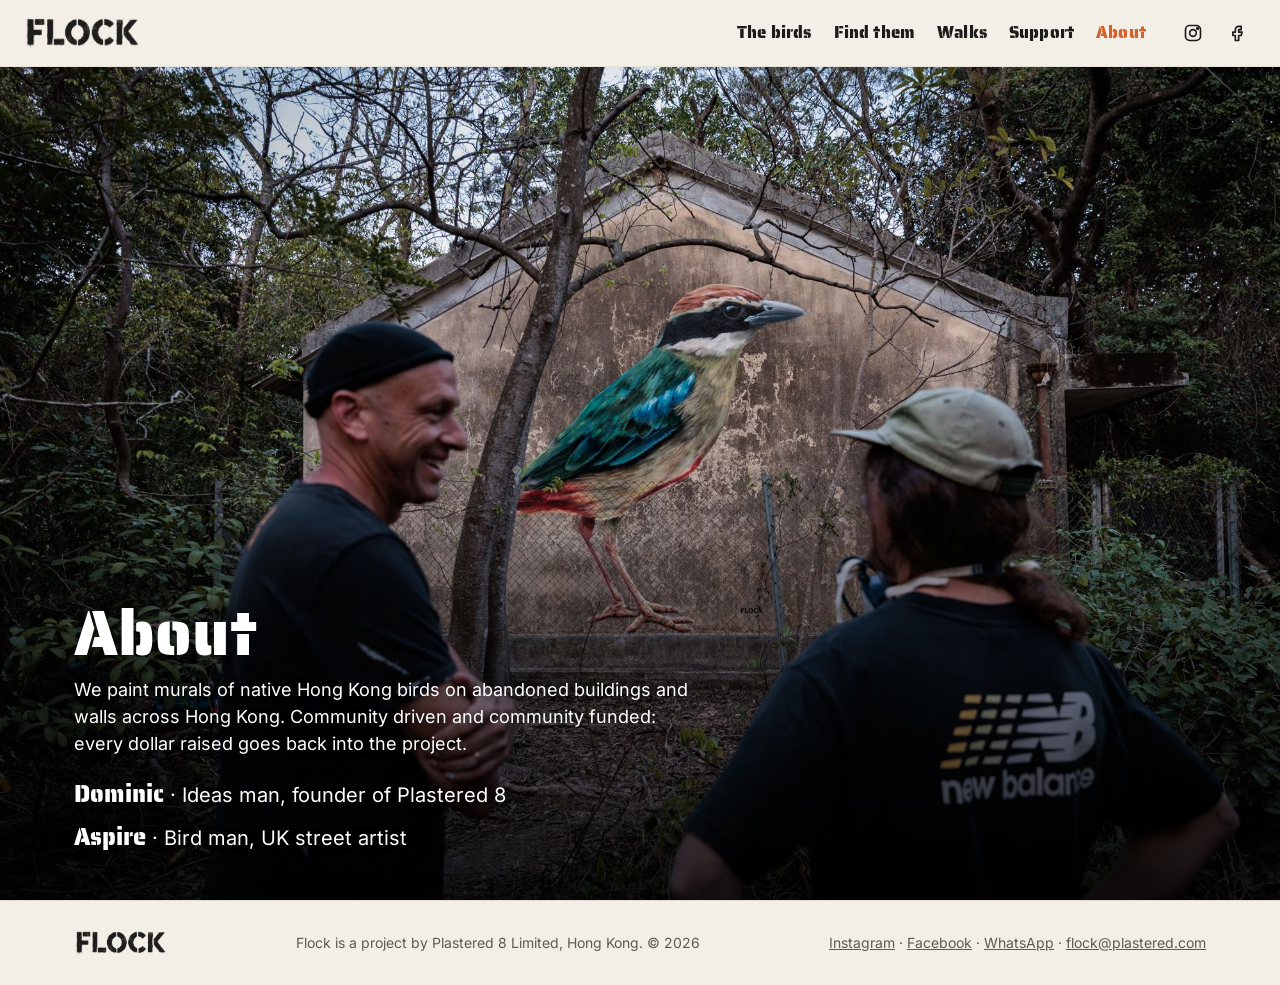
==== about.html @ ae0c7072 "Add Flock WhatsApp Channel for news and drops Co-Authored-By: Claude Opus 5.5 <noreply@anthropic.com" ====
<!DOCTYPE html>
<html lang="en-GB">
<head>
<meta charset="utf-8">
<meta name="viewport" content="width=device-width, initial-scale=1">
<title>About Flock | Dominic Johnson-Hill & street artist Aspire</title>
<meta name="description" content="Flock is a bird mural project on Lantau Island, Hong Kong, created by Dominic Johnson-Hill (founder of Plastered 8) and painted by UK street artist Aspire.">
<link rel="canonical" href="https://flockhongkong.com/about">
<meta property="og:url" content="https://flockhongkong.com/about">
<meta property="og:type" content="website">
<meta property="og:site_name" content="Flock">
<meta property="og:title" content="About Flock | Dominic Johnson-Hill & street artist Aspire">
<meta property="og:description" content="Flock is a bird mural project on Lantau Island, Hong Kong, created by Dominic Johnson-Hill (founder of Plastered 8) and painted by UK street artist Aspire.">
<meta property="og:image" content="https://flockhongkong.com/img/about.jpg">
<meta name="twitter:card" content="summary_large_image">
<link rel="preload" href="fonts/saira-stencil.woff2" as="font" type="font/woff2" crossorigin>
<link rel="stylesheet" href="style.css">
</head>
<body>

<header class="nav">
  <a href="index.html" class="logo"><img src="img/logo-black.png" alt="Flock"></a>
  <nav>
    <a href="birds.html">The birds</a>
    <a href="find.html">Find them</a>
    <a href="tours.html">Walks</a>
    <a href="support.html">Support</a>
    <a href="about.html" class="on">About</a>
  </nav>
  <div class="social">
    <a href="#" class="ico" aria-label="Instagram" data-link="instagram"><svg viewBox="0 0 24 24"><rect x="3" y="3" width="18" height="18" rx="5"/><circle cx="12" cy="12" r="4"/><circle cx="17.5" cy="6.5" r="1" class="fill"/></svg></a>
    <a href="#" class="ico" aria-label="Facebook" data-link="facebook"><svg viewBox="0 0 24 24"><path d="M14 8h3V4h-3a4 4 0 0 0-4 4v3H7v4h3v6h4v-6h3l1-4h-4V8z"/></svg></a>
  </div>
</header>

<main>
<section class="abouthero" style="background-image:url(img/about.jpg)" role="img" aria-label="Two visitors looking at the Fairy Pitta mural">
  <div class="abouttext">
    <h1>About</h1>
    <p class="aboutlead">We paint murals of native Hong Kong birds on abandoned buildings and walls across Hong Kong. Community driven and community funded: every dollar raised goes back into the project.</p>
    <p><b>Dominic</b> · Ideas man, founder of Plastered 8</p>
    <p><b>Aspire</b> · Bird man, UK street artist</p>
  </div>
</section>
</main>

<footer>
  <div class="wrap foot">
    <img src="img/logo-black.png" alt="Flock" class="footlogo">
    <span>Flock is a project by Plastered 8 Limited, Hong Kong. © 2026</span>
    <span><a href="#" data-link="instagram">Instagram</a> · <a href="#" data-link="facebook">Facebook</a> · <a href="#" data-link="channel">WhatsApp</a> · <a href="#" data-link="contact">flock@plastered.com</a></span>
  </div>
</footer>

<script src="links.js"></script>
</body>
</html>
---- style.css ----
@font-face{font-family:'Saira Stencil One';src:url(fonts/saira-stencil.woff2) format('woff2');font-weight:400;font-display:swap}
@font-face{font-family:'Flock Stencil';src:url(fonts/stencil.woff2) format('woff2');font-weight:900;font-display:swap}
@font-face{font-family:'Bricolage Grotesque';src:url(fonts/bricolage.woff2) format('woff2');font-weight:200 800;font-display:swap}
@font-face{font-family:'Inter';src:url(fonts/inter.woff2) format('woff2');font-weight:100 900;font-display:swap}
:root{
  --paper:#f4efe6; --cream:#ebe3d3; --ink:#1c1c1a; --moss:#2e4636;
  --rust:#d4602a; --sky:#1f6fb2; --muted:#5d5a52;
  --h:'Bricolage Grotesque',system-ui,sans-serif; --s:'Flock Stencil',Impact,sans-serif; --b:'Inter',system-ui,sans-serif;
}
*{box-sizing:border-box;margin:0}
html{scroll-behavior:smooth;scroll-padding-top:70px}
body{background:var(--paper);color:var(--ink);font:400 17px/1.6 var(--b)}
img{display:block;max-width:100%}
a{color:inherit}
svg{width:20px;height:20px;fill:none;stroke:currentColor;stroke-width:2;stroke-linecap:round;stroke-linejoin:round;flex:none}
svg .fill,.ico polygon,.btn polygon,.legend polygon{fill:currentColor}
h1,h2,h3,.logo{font-family:var(--h)}
h2{font-size:clamp(32px,5vw,52px);font-weight:800;line-height:1.05;letter-spacing:-.02em;margin-bottom:16px}
h3{font-size:20px;font-weight:800;margin:18px 0 4px}
p+p{margin-top:12px}
.wrap{max-width:1180px;margin:0 auto;padding:90px 24px}
.two{display:grid;grid-template-columns:1fr 1fr;gap:56px;align-items:center}
.rounded{border-radius:18px;width:100%;aspect-ratio:4/3;object-fit:cover}
.head{max-width:680px;margin-bottom:36px}
.head p{color:var(--muted)}

/* nav */
.nav{position:sticky;top:0;z-index:20;display:flex;align-items:center;gap:28px;padding:14px 24px;background:rgba(244,239,230,.92);backdrop-filter:blur(8px);border-bottom:1px solid rgba(0,0,0,.06)}
.logo{font-weight:800;font-size:26px;letter-spacing:.06em;text-decoration:none}
.nav nav{display:flex;gap:22px;margin-left:auto}
.nav nav a{text-decoration:none;font-weight:500;font-size:15px}
.nav nav a:hover{color:var(--rust)}
.social{display:flex;gap:6px}
.ico{display:inline-grid;place-items:center;width:38px;height:38px;border-radius:50%;text-decoration:none;transition:.2s}
.ico:hover{background:var(--ink);color:var(--paper)}

/* hero */
.hero{position:relative;height:calc(100vh - 67px);min-height:520px;overflow:hidden}
.hero img{width:100%;height:100%;object-fit:cover;object-position:50% 38%}
.hero::after{content:"";position:absolute;inset:0;background:linear-gradient(270deg,rgba(0,0,0,.7),rgba(0,0,0,.1) 60%)}
.hero-text{position:absolute;z-index:2;right:max(24px,calc((100vw - 1180px)/2 + 24px));top:50%;transform:translateY(-50%);max-width:480px;color:#fff}
.hero-text h1{font-size:clamp(40px,5.5vw,72px)}
.kicker{text-transform:uppercase;letter-spacing:.15em;font-size:13px;font-weight:600;opacity:.85}
h1{font-size:clamp(46px,8vw,96px);font-weight:800;line-height:.95;letter-spacing:-.03em;margin:10px 0 18px}
.lede{font-size:20px;max-width:480px}
.btns{display:flex;flex-wrap:wrap;gap:12px;margin-top:26px}
.btn{display:inline-flex;align-items:center;gap:8px;padding:13px 24px;border-radius:99px;background:var(--rust);color:#fff;text-decoration:none;font-weight:600;border:2px solid var(--rust);transition:.2s}
.btn:hover{transform:translateY(-2px)}
.btn.ghost{background:transparent;border-color:currentColor;color:inherit}
.hero .btn.ghost{color:#fff}
.btn.light:not(.ghost){background:var(--paper);color:var(--ink);border-color:var(--paper)}

/* page header */
.nav nav a.on{color:var(--rust)}
.pagehead{background:var(--moss);color:var(--paper)}
.pagehead .wrap{padding-top:70px;padding-bottom:50px}
.pagehead h1{margin:0 0 8px}
.pagehead p{font-size:19px;opacity:.85;max-width:620px}
main > .band:first-child .wrap, main > .wrap:first-child{padding-top:70px}
.pagehead + .wrap{padding-top:40px}

/* home tiles */
.tiles-wrap{padding-top:40px}
.tiles{display:grid;grid-template-columns:repeat(3,1fr);grid-auto-rows:280px;gap:18px}
.tile{position:relative;border-radius:18px;overflow:hidden;color:#fff;text-decoration:none}
.tile.big{grid-row:span 2}
.tile img{width:100%;height:100%;object-fit:cover;transition:transform .5s}
.tile:hover img{transform:scale(1.05)}
.tile::after{content:"";position:absolute;inset:0;background:linear-gradient(transparent 40%,rgba(0,0,0,.7))}
.tile div{position:absolute;z-index:2;left:22px;right:22px;bottom:18px}
.tile h2{font-size:30px;margin:0}
.tile p{font-size:15px;opacity:.9}

/* stats */
.stats{display:grid;grid-template-columns:repeat(4,1fr);background:var(--ink);color:var(--paper);text-align:center}
.stats div{padding:28px 10px;border-right:1px solid rgba(255,255,255,.1)}
.stats b{display:block;font:800 40px/1 var(--h);color:var(--rust)}
.stats span{font-size:14px;opacity:.8}
.intro p{font:500 clamp(22px,2.6vw,30px)/1.4 var(--h);max-width:900px}
.intro{padding-bottom:20px}

/* gallery */
.legend{display:inline-flex;align-items:center;gap:4px;margin-left:10px;white-space:nowrap}
.legend svg{width:16px;height:16px}
.grid{display:grid;grid-template-columns:repeat(auto-fill,minmax(250px,1fr));gap:22px}
.bird{background:#fff;border-radius:16px;overflow:hidden;box-shadow:0 2px 0 rgba(0,0,0,.05);transition:.25s}
.bird:hover{transform:translateY(-4px);box-shadow:0 14px 30px rgba(0,0,0,.12)}
.pic{display:block;width:100%;border:0;padding:0;cursor:zoom-in;background:#ddd}
.pic img{width:100%;aspect-ratio:4/5;object-fit:cover}
.meta{display:flex;align-items:center;justify-content:space-between;gap:8px;padding:10px 10px 10px 16px}
.meta h3{margin:0;font-size:17px;line-height:1.2}
.acts{display:flex}
.acts .ico{color:var(--sky)}

/* bands */
.band.moss{background:var(--moss);color:var(--paper)}
.band.cream{background:var(--cream)}
.band.ink{background:var(--ink);color:var(--paper);text-align:center}
.ticks{list-style:none;padding:0;margin-top:18px}
.ticks li{padding-left:30px;position:relative;margin:8px 0}
.ticks li::before{content:"";position:absolute;left:0;top:7px;width:16px;height:16px;border-radius:50%;background:var(--rust)}
.mapcard img{border-radius:18px;aspect-ratio:4/3;object-fit:cover;width:100%}
.mapcard p{margin-top:10px;font-size:14px;opacity:.8}
.note{margin-top:18px;padding:12px 16px;background:var(--cream);border-left:4px solid var(--rust);border-radius:6px}

/* support cards */
.cards{display:grid;grid-template-columns:repeat(4,1fr);gap:18px}
.card{background:var(--paper);border-radius:16px;padding:26px}
.card svg{width:34px;height:34px;color:var(--rust)}
.card p{font-size:15px;color:var(--muted)}
.card a{display:inline-block;margin-top:14px;font-weight:600;color:var(--sky);text-decoration:none}
.thanks,.press{margin-top:48px}
.thanks p,.press p{text-transform:uppercase;letter-spacing:.12em;font-size:12px;font-weight:600;color:var(--muted)}
.partners,.press div{display:flex;flex-wrap:wrap;gap:12px 32px;margin-top:10px;font:800 22px var(--h);opacity:.75}
.press div{font-size:18px}
.videos p{opacity:.8}
.videos .btns,.videos .btn{margin-top:22px}

footer{border-top:1px solid rgba(0,0,0,.08)}
.foot{display:flex;flex-wrap:wrap;gap:16px;justify-content:space-between;align-items:center;padding:30px 24px;font-size:14px;color:var(--muted)}
.foot .logo{color:var(--ink);font-size:20px}

/* lightbox */
.lightbox{position:fixed;inset:0;z-index:50;background:rgba(10,10,10,.92);display:grid;place-items:center;padding:24px}
.lightbox[hidden]{display:none}
.lightbox img,.lightbox video{max-height:84vh;max-width:92vw;width:auto;border-radius:10px;margin:0 auto;display:block;background:#000}
.lightbox [hidden]{display:none}
.acts button.ico{border:0;background:none;cursor:pointer;color:var(--sky);padding:0}
.lightbox figcaption{color:#fff;text-align:center;margin-top:12px;font-family:var(--h);font-size:20px}
.close{position:absolute;top:14px;right:20px;background:none;border:0;color:#fff;font-size:42px;cursor:pointer}

@media (max-width:900px){
  .two{grid-template-columns:1fr;gap:32px}
  .cards{grid-template-columns:1fr 1fr}
  .tiles{grid-template-columns:1fr 1fr;grid-auto-rows:220px}
  .tile.big{grid-column:span 2;grid-row:span 1}
  .nav{flex-wrap:wrap;gap:6px 16px;padding:10px 16px}
  .nav nav{order:3;width:100%;margin:0;overflow-x:auto;gap:18px;padding-bottom:2px}
  .social{margin-left:auto}
  .hero{height:78vh}
  .stats{grid-template-columns:1fr 1fr}
  .wrap{padding:64px 20px}
  #about img{order:-1}
}
@media (max-width:520px){
  .cards{grid-template-columns:1fr}
  .tiles{grid-template-columns:1fr}
  .tile.big{grid-column:span 1}
  .grid{grid-template-columns:1fr 1fr;gap:12px}
  .meta{flex-direction:column;align-items:flex-start;padding:10px}
  .meta h3{font-size:15px}
  .acts .ico{width:32px;height:32px}
  .lede{font-size:18px}
}

@media (max-width:900px){.hero-text{left:20px;right:20px;top:auto;bottom:4%;transform:none}.hero-text h1{font-size:34px;margin:6px 0 0}.hero-text .btns{margin-top:16px}.hero::after{background:linear-gradient(transparent 62%,rgba(0,0,0,.8) 85%)}}

/* booking form */
.form{display:grid;grid-template-columns:1fr 1fr;gap:16px;max-width:720px}
.form label{display:flex;flex-direction:column;gap:6px;font-weight:600;font-size:15px}
.form .full{grid-column:1/-1}
.form input,.form select,.form textarea{font:inherit;font-weight:400;padding:12px 14px;border:1.5px solid #cfc6b4;border-radius:10px;background:var(--paper);color:var(--ink)}
.form input:focus,.form select:focus,.form textarea:focus{outline:none;border-color:var(--moss)}
.btn.wa{background:#1fa855;border-color:#1fa855;justify-content:center;cursor:pointer;font-size:17px}
@media (max-width:520px){.form{grid-template-columns:1fr}}

.small{font-size:13px;color:var(--muted)}
.disclaimer{margin-top:28px;padding:14px 18px;border-left:4px solid var(--rust);background:rgba(0,0,0,.03);border-radius:6px;font-size:15px;max-width:720px}

/* logo */
.logo img{height:30px;width:auto}
.footlogo{height:24px;width:auto}
.herologo{width:min(340px,70vw);height:auto;margin-bottom:18px;filter:drop-shadow(0 2px 10px rgba(0,0,0,.35))}
@media (max-width:900px){.logo img{height:24px}.herologo{display:none}}

/* past drops */
.drops{margin-top:70px}
.dropgrid{display:grid;grid-template-columns:repeat(4,1fr);gap:20px}
.droph{margin:34px 0 14px;font-size:22px}
.drop{margin:0}
.dimg{position:relative;border-radius:16px;overflow:hidden;background:#fff}
.dimg img{width:100%;aspect-ratio:1;object-fit:cover}
.stamp{position:absolute;top:78%;left:50%;transform:translate(-50%,-50%) rotate(-12deg);padding:8px 22px;border:4px solid var(--rust);color:var(--rust);font:800 30px var(--h);text-transform:uppercase;letter-spacing:.06em;background:rgba(255,255,255,.75);border-radius:6px;white-space:nowrap}
.drop figcaption{display:flex;flex-direction:column;margin-top:10px}
.drop figcaption b{font-family:var(--h);font-size:19px}
.drop figcaption span{font-size:14px;color:var(--muted)}
@media (max-width:700px){.dropgrid{gap:10px;grid-template-columns:1fr 1fr}.stamp{font-size:12px;border-width:2px;padding:3px 7px}.drop figcaption b{font-size:15px}.drop figcaption span{font-size:12px}}

/* stencil headings */
h1,h2{font-family:'Saira Stencil One',var(--h);font-weight:400;letter-spacing:0}
.nav nav a{font-family:'Saira Stencil One',var(--h);font-weight:400;font-size:17px;letter-spacing:.01em}
.nav nav a{white-space:nowrap}
@media (max-width:900px){.nav nav a{font-size:15px}.nav nav{gap:14px}}

#support-cards,.cards{grid-template-columns:repeat(auto-fit,minmax(240px,1fr))}

/* home: photo only, menu over it */
.home .nav{position:fixed;left:0;right:0;top:0;background:linear-gradient(rgba(0,0,0,.55),rgba(0,0,0,0));border:0;backdrop-filter:none;color:#fff;padding-top:20px;padding-bottom:40px}
.home .nav nav a{color:#fff;text-shadow:0 1px 6px rgba(0,0,0,.5)}
.home .nav nav a:hover{color:var(--rust)}
.home .ico:hover{background:#fff;color:var(--ink)}
.home .logo img{height:38px}
.hero.full{height:100vh;height:100svh;min-height:0}
.hero.full::after{display:none}
.hero.full img{object-position:50% 40%}
.homefoot{position:fixed;left:0;right:0;bottom:0;padding:14px 20px;font-size:12px;color:rgba(255,255,255,.85);text-align:center;background:linear-gradient(transparent,rgba(0,0,0,.45));text-shadow:0 1px 4px rgba(0,0,0,.6)}
.home{overflow:hidden}
@media (max-width:900px){.home .logo img{height:28px}.home .nav{padding-top:12px}}

/* photo banner */
.pagehead.photo{position:relative;background-size:cover;background-position:50% 0%;min-height:clamp(320px,36vw,500px);display:flex;align-items:flex-start}
.pagehead.photo::before{content:"";position:absolute;inset:0;background:linear-gradient(rgba(0,0,0,.6),transparent 50%)}
.pagehead.photo .wrap{position:relative;width:100%;padding-top:34px;padding-bottom:0}
.pagehead.photo h1,.pagehead.photo p{color:#fff;text-shadow:0 2px 10px rgba(0,0,0,.5)}
@media (max-width:900px){.pagehead.photo{background-position:38% 0%;min-height:360px}.pagehead.photo .wrap{padding-top:22px}.pagehead.photo p{font-size:16px}}

/* find page banner */
.findhero{position:relative;height:calc(100vh - 67px);height:calc(100svh - 67px);min-height:520px;overflow:hidden;color:#fff;background-size:cover;background-position:50% 12%}
.findhero::after{content:"";position:absolute;inset:0;background:linear-gradient(160deg,rgba(0,0,0,.6),transparent 40%);pointer-events:none}
.findtext{position:absolute;z-index:2;left:max(24px,calc((100vw - 1180px)/2 + 24px));top:36px;max-width:330px}
.findtext h1{font-size:clamp(44px,5vw,68px);margin:0 0 6px;text-shadow:0 2px 12px rgba(0,0,0,.5)}
.findtext .btns{flex-direction:column;align-items:flex-start;gap:10px;margin-top:14px}
.findtext .btn{padding:10px 18px}
.findtext .btn.ghost{color:#fff;background:rgba(0,0,0,.25)}
.findnote{font-size:13px;margin-top:14px;text-shadow:0 1px 4px rgba(0,0,0,.8)}
@media (max-width:900px){
  .findhero{height:calc(100svh - 95px);background-position:52% 50%}
  .findhero::after{background:linear-gradient(transparent 60%,rgba(0,0,0,.8))}
  .findtext{top:auto;bottom:22px;left:20px;right:20px;max-width:none}
  .findtext h1{font-size:40px}
  .findtext .btns{flex-direction:row;flex-wrap:wrap}
  .findtext .btn{font-size:15px}
  .findnote{display:none}
}

/* support hub */
.suphero{position:relative;height:calc(100vh - 67px);height:calc(100svh - 67px);min-height:520px;background-size:cover;background-position:50% 50%;color:#fff;display:flex;align-items:flex-end}
.suphero::after{content:"";position:absolute;inset:0;background:linear-gradient(transparent 50%,rgba(0,0,0,.75));pointer-events:none}
.suptext{position:relative;z-index:2;width:100%;max-width:1180px;margin:0 auto;padding:0 24px 40px}
.suptext h1{font-size:clamp(38px,5vw,68px);margin:0 0 16px;text-shadow:0 2px 12px rgba(0,0,0,.5)}
.supbtns{display:flex;flex-wrap:wrap;gap:12px}
.pagehead .btns{margin-top:20px}
@media (max-width:900px){.suphero{height:calc(100svh - 95px);background-position:47% 50%}.supbtns{flex-direction:column;align-items:flex-start}.suptext{padding-bottom:28px}}
@media (max-width:900px){.suphero{background-position:44% 35%}.suptext h1{font-size:32px;margin-bottom:12px}.supbtns{gap:8px}.supbtns .btn{padding:10px 18px;font-size:15px}}

/* about hero */
.abouthero{position:relative;height:calc(100vh - 67px);height:calc(100svh - 67px);min-height:520px;background-size:cover;background-position:50% 50%;color:#fff;display:flex;align-items:flex-end}
.abouthero::after{content:"";position:absolute;inset:0;background:linear-gradient(transparent 50%,rgba(0,0,0,.75));pointer-events:none}
.abouttext{position:relative;z-index:2;width:100%;max-width:1180px;margin:0 auto;padding:0 24px 40px}
.abouttext h1{font-size:clamp(40px,5vw,68px);margin:0 0 12px;text-shadow:0 2px 12px rgba(0,0,0,.5)}
.abouttext p{font-size:20px;margin:4px 0;text-shadow:0 1px 6px rgba(0,0,0,.7)}
.abouttext b{font-family:'Saira Stencil One',var(--h);font-weight:400;font-size:24px}
@media (max-width:900px){.abouthero{height:calc(100svh - 95px)}.abouttext p{font-size:17px}.abouttext b{font-size:20px}.abouttext{padding-bottom:28px}}

.sr-only{position:absolute;width:1px;height:1px;overflow:hidden;clip:rect(0 0 0 0);white-space:nowrap}
.serieshead{font-size:clamp(30px,4vw,44px);margin:56px 0 18px;display:flex;align-items:baseline;gap:14px}
.serieshead:first-child{margin-top:0}
.serieshead span{font:500 16px var(--b);color:var(--muted)}
/* per-photo framing on bird cards */
.pic img[src*="red-billed-blue-magpie"]{object-position:12% 50%}
.abouttext .aboutlead{max-width:620px;font-size:18px;line-height:1.5;margin:0 0 18px}
@media (max-width:900px){.abouttext .aboutlead{font-size:15px;margin-bottom:12px}}

/* walks hero */
.walkhero{position:relative;height:calc(100vh - 67px);height:calc(100svh - 67px);min-height:560px;background-size:cover;background-position:50% 50%;color:#fff;display:flex;align-items:flex-end}
.walkhero::after{content:"";position:absolute;inset:0;background:linear-gradient(transparent 35%,rgba(0,0,0,.8));pointer-events:none}
.walktext{position:relative;z-index:2;width:100%;max-width:1180px;margin:0 auto;padding:0 24px 36px}
.walktext h1{font-size:clamp(40px,5vw,68px);margin:0 0 10px;text-shadow:0 2px 12px rgba(0,0,0,.5)}
.walktext p{max-width:600px;font-size:18px;line-height:1.5;margin:0 0 8px;text-shadow:0 1px 6px rgba(0,0,0,.7)}
.walktext .btns{margin-top:16px}
.walktext .walknote{font-size:12px;opacity:.8;margin-top:16px;max-width:560px}
@media (max-width:900px){.walkhero{height:calc(100svh - 95px);background-position:60% 50%}.walktext p{font-size:15px}.walktext h1{font-size:38px}.walktext{padding-bottom:22px}.walktext .walknote{font-size:11px}}
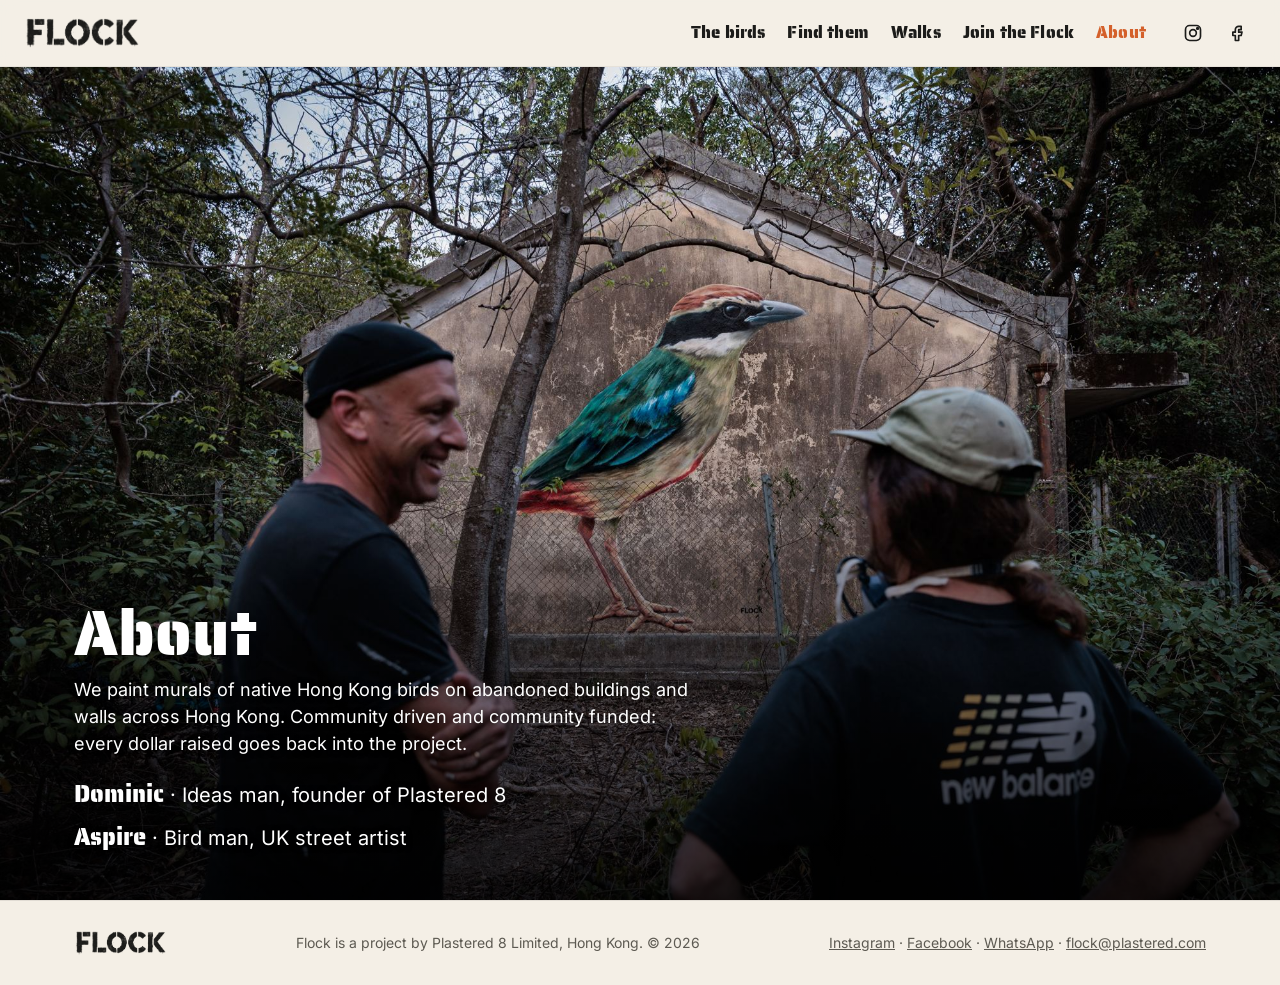
==== commit 133cee8b: "Rename Support to Join the Flock; fit phone menu Co-Authored-By: Claude Opus 5.5 <noreply@anthropic." ====
--- a/about.html
+++ b/about.html
@@ -24,7 +24,7 @@
     <a href="birds.html">The birds</a>
     <a href="find.html">Find them</a>
     <a href="tours.html">Walks</a>
-    <a href="support.html">Support</a>
+    <a href="support.html">Join the Flock</a>
     <a href="about.html" class="on">About</a>
   </nav>
   <div class="social">
--- a/style.css
+++ b/style.css
@@ -270,3 +270,5 @@
 .walktext .btns{margin-top:16px}
 .walktext .walknote{font-size:12px;opacity:.8;margin-top:16px;max-width:560px}
 @media (max-width:900px){.walkhero{height:calc(100svh - 95px);background-position:60% 50%}.walktext p{font-size:15px}.walktext h1{font-size:38px}.walktext{padding-bottom:22px}.walktext .walknote{font-size:11px}}
+@media (max-width:900px){.nav nav{gap:12px;justify-content:space-between}.nav nav a{font-size:14px}}
+@media (max-width:370px){.nav nav{gap:9px}.nav nav a{font-size:12.5px}}
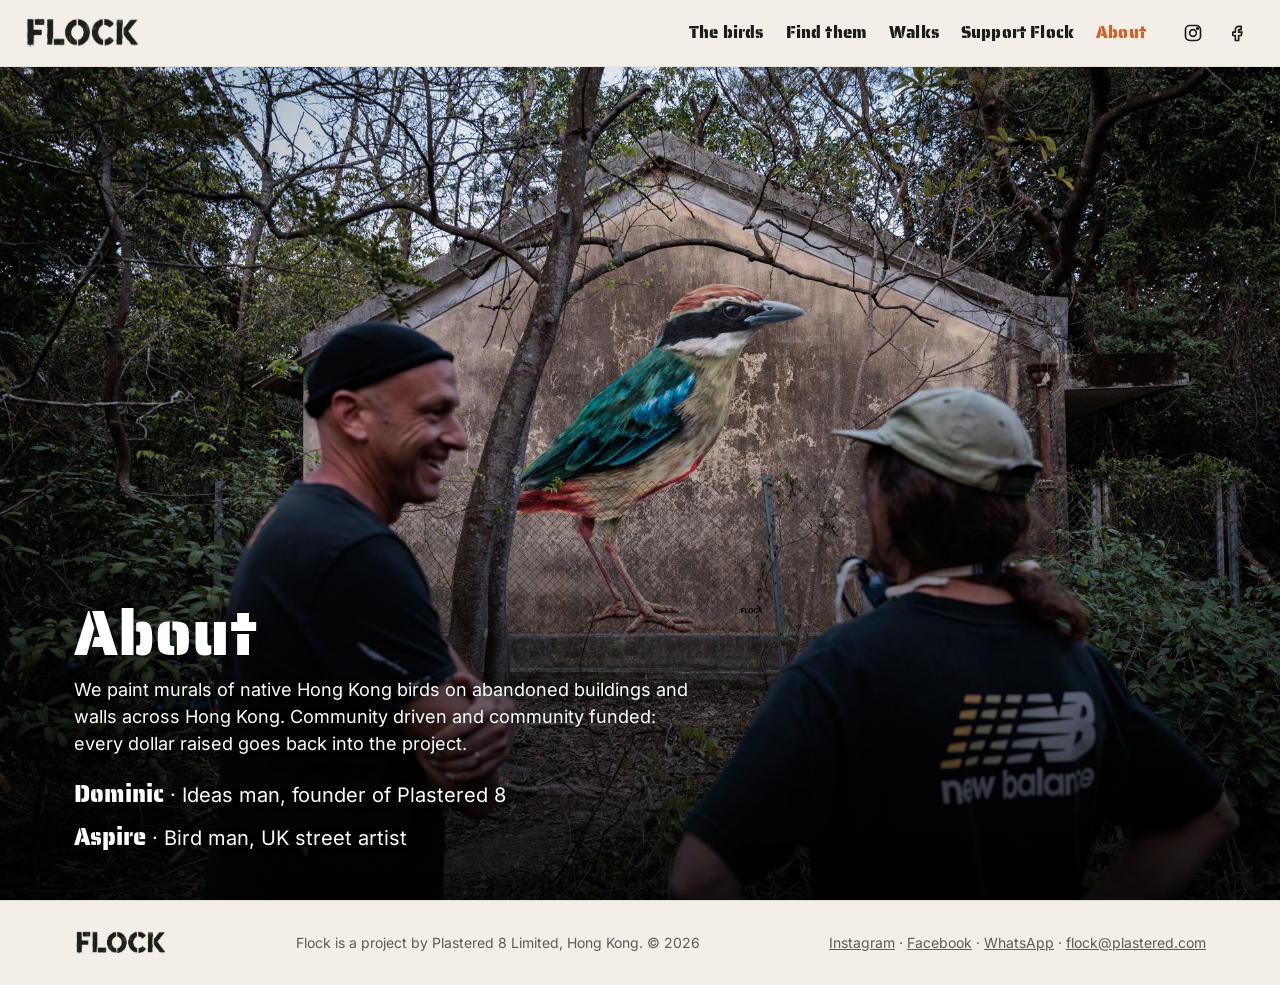
==== commit 60bc5b30: "Rename menu item to Support Flock Co-Authored-By: Claude Opus 5.5 <noreply@anthropic.com> Claude-Ses" ====
--- a/about.html
+++ b/about.html
@@ -24,7 +24,7 @@
     <a href="birds.html">The birds</a>
     <a href="find.html">Find them</a>
     <a href="tours.html">Walks</a>
-    <a href="support.html">Join the Flock</a>
+    <a href="support.html">Support Flock</a>
     <a href="about.html" class="on">About</a>
   </nav>
   <div class="social">
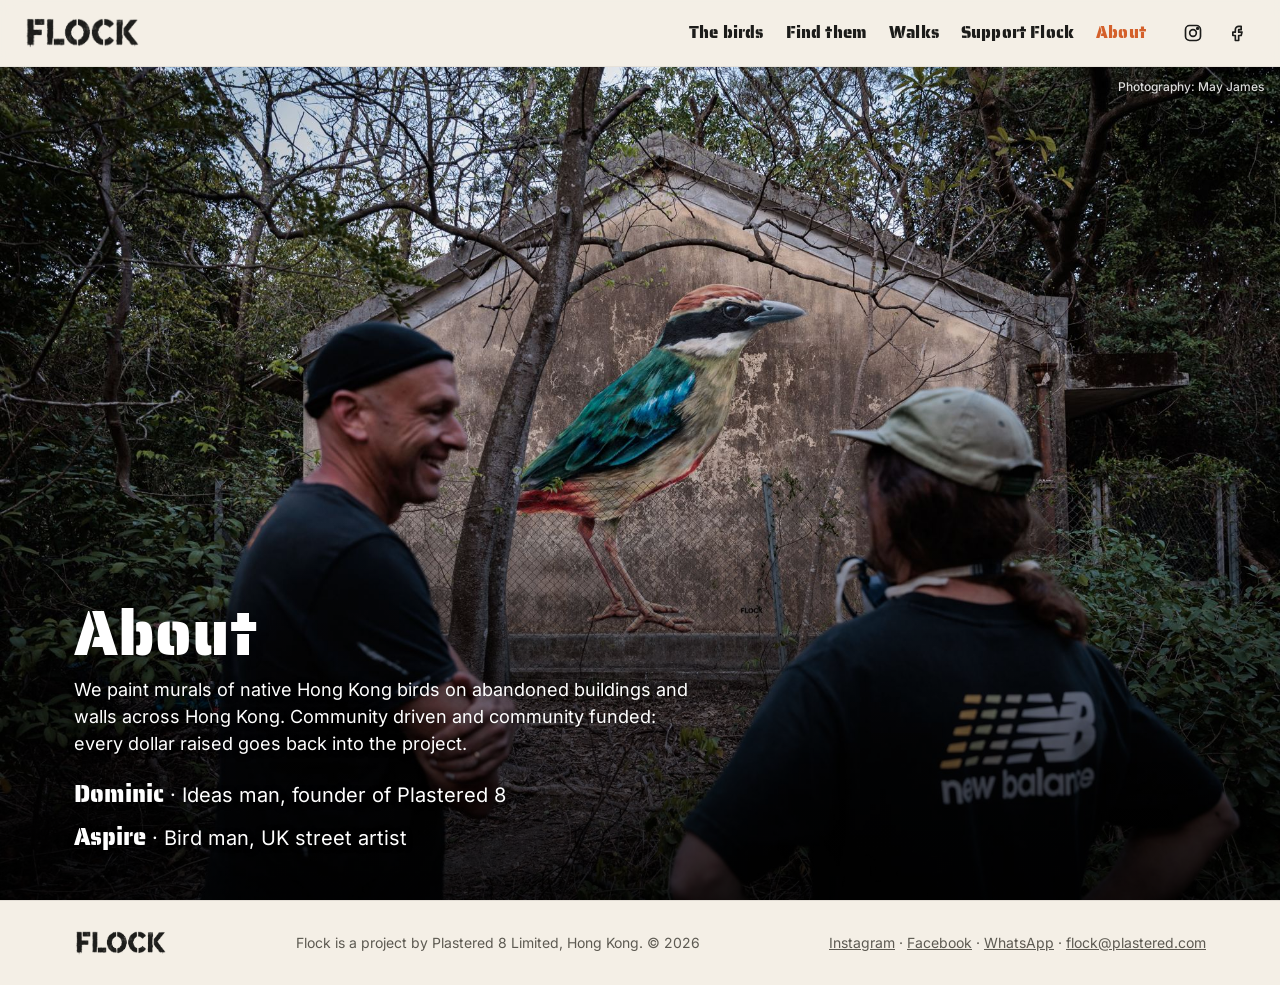
==== commit 7f4f8b18: "Credit photographer May James on crowdfund, support and about photos Co-Authored-By: Claude Fable 5." ====
--- a/about.html
+++ b/about.html
@@ -35,6 +35,7 @@
 
 <main>
 <section class="abouthero" style="background-image:url(img/about.jpg)" role="img" aria-label="Two visitors looking at the Fairy Pitta mural">
+  <a class="photocredit top" href="https://www.instagram.com/slpsiusin" target="_blank" rel="noopener">Photography: May James</a>
   <div class="abouttext">
     <h1>About</h1>
     <p class="aboutlead">We paint murals of native Hong Kong birds on abandoned buildings and walls across Hong Kong. Community driven and community funded: every dollar raised goes back into the project.</p>
--- a/style.css
+++ b/style.css
@@ -180,11 +180,11 @@
 .drop{margin:0}
 .dimg{position:relative;border-radius:16px;overflow:hidden;background:#fff}
 .dimg img{width:100%;aspect-ratio:1;object-fit:cover}
-.stamp{position:absolute;top:78%;left:50%;transform:translate(-50%,-50%) rotate(-12deg);padding:8px 22px;border:4px solid var(--rust);color:var(--rust);font:800 30px var(--h);text-transform:uppercase;letter-spacing:.06em;background:rgba(255,255,255,.75);border-radius:6px;white-space:nowrap}
+.stamp{position:absolute;top:78%;left:50%;transform:translate(-50%,-50%) rotate(-12deg);padding:6px 20px 4px;border:5px solid #ce141a;color:#ce141a;font:400 36px 'Saira Stencil One',var(--h);text-transform:uppercase;letter-spacing:.03em;line-height:1.1;background:rgba(250,246,238,.72);border-radius:8px;white-space:nowrap;-webkit-mask-image:url("data:image/svg+xml,%3Csvg xmlns='http://www.w3.org/2000/svg' width='180' height='180'%3E%3Cfilter id='n'%3E%3CfeTurbulence type='fractalNoise' baseFrequency='.85' numOctaves='2'/%3E%3CfeColorMatrix values='0 0 0 0 0 0 0 0 0 0 0 0 0 0 0 -4 0 0 0 2.9'/%3E%3C/filter%3E%3Crect width='100%25' height='100%25' filter='url(%23n)'/%3E%3C/svg%3E");mask-image:url("data:image/svg+xml,%3Csvg xmlns='http://www.w3.org/2000/svg' width='180' height='180'%3E%3Cfilter id='n'%3E%3CfeTurbulence type='fractalNoise' baseFrequency='.85' numOctaves='2'/%3E%3CfeColorMatrix values='0 0 0 0 0 0 0 0 0 0 0 0 0 0 0 -4 0 0 0 2.9'/%3E%3C/filter%3E%3Crect width='100%25' height='100%25' filter='url(%23n)'/%3E%3C/svg%3E");-webkit-mask-size:180px;mask-size:180px}
 .drop figcaption{display:flex;flex-direction:column;margin-top:10px}
 .drop figcaption b{font-family:var(--h);font-size:19px}
 .drop figcaption span{font-size:14px;color:var(--muted)}
-@media (max-width:700px){.dropgrid{gap:10px;grid-template-columns:1fr 1fr}.stamp{font-size:12px;border-width:2px;padding:3px 7px}.drop figcaption b{font-size:15px}.drop figcaption span{font-size:12px}}
+@media (max-width:700px){.dropgrid{gap:10px;grid-template-columns:1fr 1fr}.stamp{font-size:15px;border-width:2px;padding:3px 8px 2px;border-radius:4px;-webkit-mask-size:90px;mask-size:90px}.drop figcaption b{font-size:15px}.drop figcaption span{font-size:12px}}
 
 /* stencil headings */
 h1,h2{font-family:'Saira Stencil One',var(--h);font-weight:400;letter-spacing:0}
@@ -272,3 +272,6 @@
 @media (max-width:900px){.walkhero{height:calc(100svh - 95px);background-position:60% 50%}.walktext p{font-size:15px}.walktext h1{font-size:38px}.walktext{padding-bottom:22px}.walktext .walknote{font-size:11px}}
 @media (max-width:900px){.nav nav{gap:12px;justify-content:space-between}.nav nav a{font-size:14px}}
 @media (max-width:370px){.nav nav{gap:9px}.nav nav a{font-size:12.5px}}
+.photocredit{position:absolute;right:16px;z-index:3;font:500 12px var(--b);color:#fff;opacity:.85;text-decoration:none;text-shadow:0 1px 4px rgba(0,0,0,.85)}
+.photocredit.top{top:12px}.photocredit.btm{bottom:10px}
+.photocredit:hover{opacity:1;text-decoration:underline}
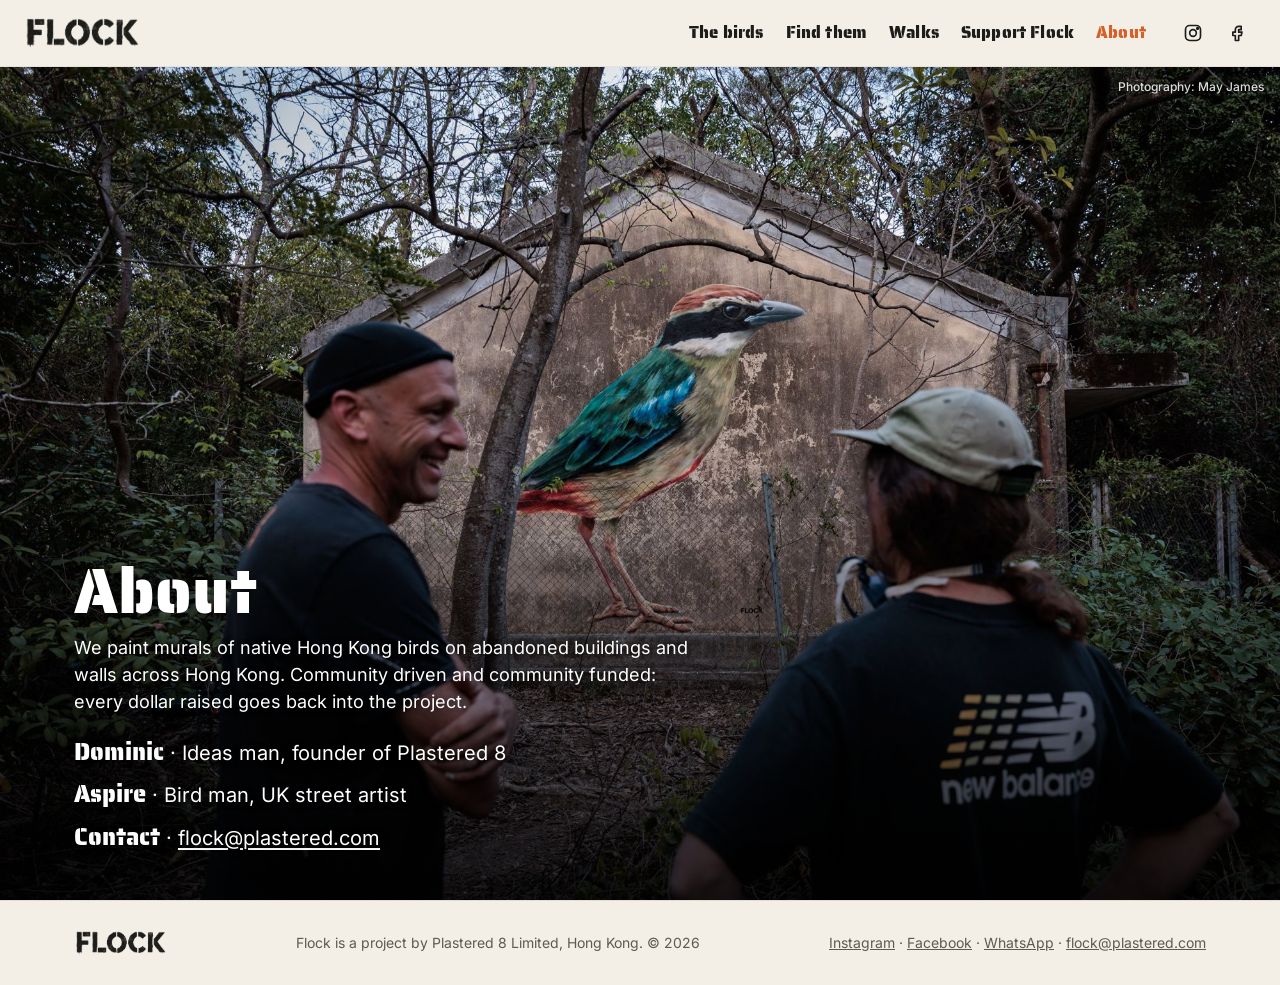
==== commit 7c9b65a8: "About: add contact email Co-Authored-By: Claude Fable 5.2 <noreply@anthropic.com> Claude-Session: ht" ====
--- a/about.html
+++ b/about.html
@@ -14,6 +14,9 @@
 <meta property="og:image" content="https://flockhongkong.com/img/about.jpg">
 <meta name="twitter:card" content="summary_large_image">
 <link rel="preload" href="fonts/saira-stencil.woff2" as="font" type="font/woff2" crossorigin>
+<link rel="icon" href="favicon.ico?v=2" sizes="any">
+<link rel="icon" type="image/png" href="favicon.png?v=2">
+<link rel="apple-touch-icon" href="apple-touch-icon.png?v=2">
 <link rel="stylesheet" href="style.css">
 </head>
 <body>
@@ -41,6 +44,7 @@
     <p class="aboutlead">We paint murals of native Hong Kong birds on abandoned buildings and walls across Hong Kong. Community driven and community funded: every dollar raised goes back into the project.</p>
     <p><b>Dominic</b> · Ideas man, founder of Plastered 8</p>
     <p><b>Aspire</b> · Bird man, UK street artist</p>
+    <p><b>Contact</b> · <a href="mailto:flock@plastered.com">flock@plastered.com</a></p>
   </div>
 </section>
 </main>
--- a/style.css
+++ b/style.css
@@ -275,3 +275,5 @@
 .photocredit{position:absolute;right:16px;z-index:3;font:500 12px var(--b);color:#fff;opacity:.85;text-decoration:none;text-shadow:0 1px 4px rgba(0,0,0,.85)}
 .photocredit.top{top:12px}.photocredit.btm{bottom:10px}
 .photocredit:hover{opacity:1;text-decoration:underline}
+.hero picture{display:block;width:100%;height:100%}
+.abouttext a{color:#fff;text-underline-offset:3px}
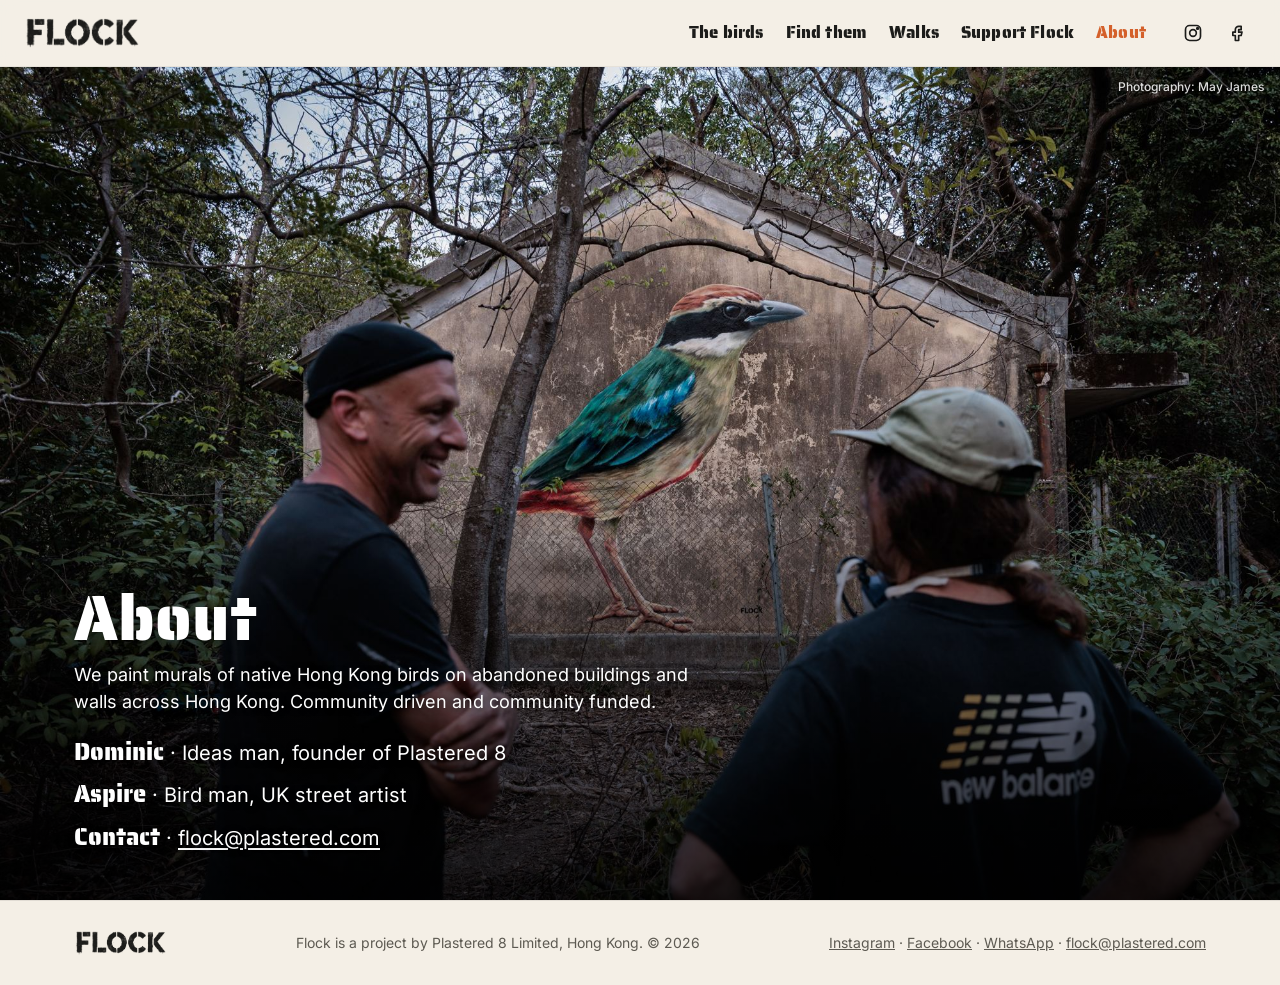
==== commit 634bdeff: "Remove 'every dollar raised' line from home and about Co-Authored-By: Claude Sonnet 5.5 <noreply@ant" ====
--- a/about.html
+++ b/about.html
@@ -41,7 +41,7 @@
   <a class="photocredit top" href="https://www.instagram.com/slpsiusin" target="_blank" rel="noopener">Photography: May James</a>
   <div class="abouttext">
     <h1>About</h1>
-    <p class="aboutlead">We paint murals of native Hong Kong birds on abandoned buildings and walls across Hong Kong. Community driven and community funded: every dollar raised goes back into the project.</p>
+    <p class="aboutlead">We paint murals of native Hong Kong birds on abandoned buildings and walls across Hong Kong. Community driven and community funded.</p>
     <p><b>Dominic</b> · Ideas man, founder of Plastered 8</p>
     <p><b>Aspire</b> · Bird man, UK street artist</p>
     <p><b>Contact</b> · <a href="mailto:flock@plastered.com">flock@plastered.com</a></p>
--- a/style.css
+++ b/style.css
@@ -195,7 +195,7 @@
 #support-cards,.cards{grid-template-columns:repeat(auto-fit,minmax(240px,1fr))}
 
 /* home: photo only, menu over it */
-.home .nav{position:fixed;left:0;right:0;top:0;background:linear-gradient(rgba(0,0,0,.55),rgba(0,0,0,0));border:0;backdrop-filter:none;color:#fff;padding-top:20px;padding-bottom:40px}
+.home .nav{position:absolute;left:0;right:0;top:0;background:linear-gradient(rgba(0,0,0,.55),rgba(0,0,0,0));border:0;backdrop-filter:none;color:#fff;padding-top:20px;padding-bottom:40px}
 .home .nav nav a{color:#fff;text-shadow:0 1px 6px rgba(0,0,0,.5)}
 .home .nav nav a:hover{color:var(--rust)}
 .home .ico:hover{background:#fff;color:var(--ink)}
@@ -204,7 +204,7 @@
 .hero.full::after{display:none}
 .hero.full img{object-position:50% 40%}
 .homefoot{position:fixed;left:0;right:0;bottom:0;padding:14px 20px;font-size:12px;color:rgba(255,255,255,.85);text-align:center;background:linear-gradient(transparent,rgba(0,0,0,.45));text-shadow:0 1px 4px rgba(0,0,0,.6)}
-.home{overflow:hidden}
+.home{overflow-x:hidden}
 @media (max-width:900px){.home .logo img{height:28px}.home .nav{padding-top:12px}}
 
 /* photo banner */
@@ -277,3 +277,20 @@
 .photocredit:hover{opacity:1;text-decoration:underline}
 .hero picture{display:block;width:100%;height:100%}
 .abouttext a{color:#fff;text-underline-offset:3px}
+/* scrolling homepage */
+html{scroll-behavior:smooth}
+.scrollcue{position:absolute;z-index:3;left:50%;bottom:18px;transform:translateX(-50%);width:44px;height:44px;border-radius:50%;display:grid;place-items:center;background:rgba(0,0,0,.35);animation:cue 1.8s ease-in-out infinite}
+.scrollcue svg{width:24px;height:24px;fill:none;stroke:#fff;stroke-width:2.2;stroke-linecap:round;stroke-linejoin:round}
+@keyframes cue{50%{transform:translate(-50%,7px)}}
+@media (prefers-reduced-motion:reduce){.scrollcue{animation:none}html{scroll-behavior:auto}}
+.homeintro{padding-top:70px;padding-bottom:10px;max-width:900px;text-align:center}
+.homeintro h2{font-size:clamp(28px,4.2vw,48px);margin:0 0 14px;line-height:1.1}
+.homeintro p{font-size:19px;color:var(--muted);margin:0}
+.hometiles{padding-top:40px;display:grid;grid-template-columns:repeat(4,1fr);gap:16px}
+.hometile{position:relative;display:block;border-radius:16px;overflow:hidden;aspect-ratio:3/4;color:#fff;text-decoration:none}
+.hometile img{width:100%;height:100%;object-fit:cover;transition:transform .4s}
+.hometile:hover img{transform:scale(1.04)}
+.hometile::after{content:"";position:absolute;inset:0;background:linear-gradient(transparent 45%,rgba(0,0,0,.8))}
+.hometile span{position:absolute;z-index:2;left:16px;right:16px;bottom:14px;font-size:14px;text-shadow:0 1px 6px rgba(0,0,0,.6)}
+.hometile b{display:block;font-family:'Saira Stencil One',var(--h);font-weight:400;font-size:26px;line-height:1.1;margin-bottom:2px}
+@media (max-width:900px){.hometiles{grid-template-columns:1fr 1fr;gap:10px;padding-top:26px}.hometile b{font-size:20px}.hometile span{font-size:12px;left:12px;right:12px;bottom:10px}.homeintro{padding-top:44px}.homeintro p{font-size:16px}}
